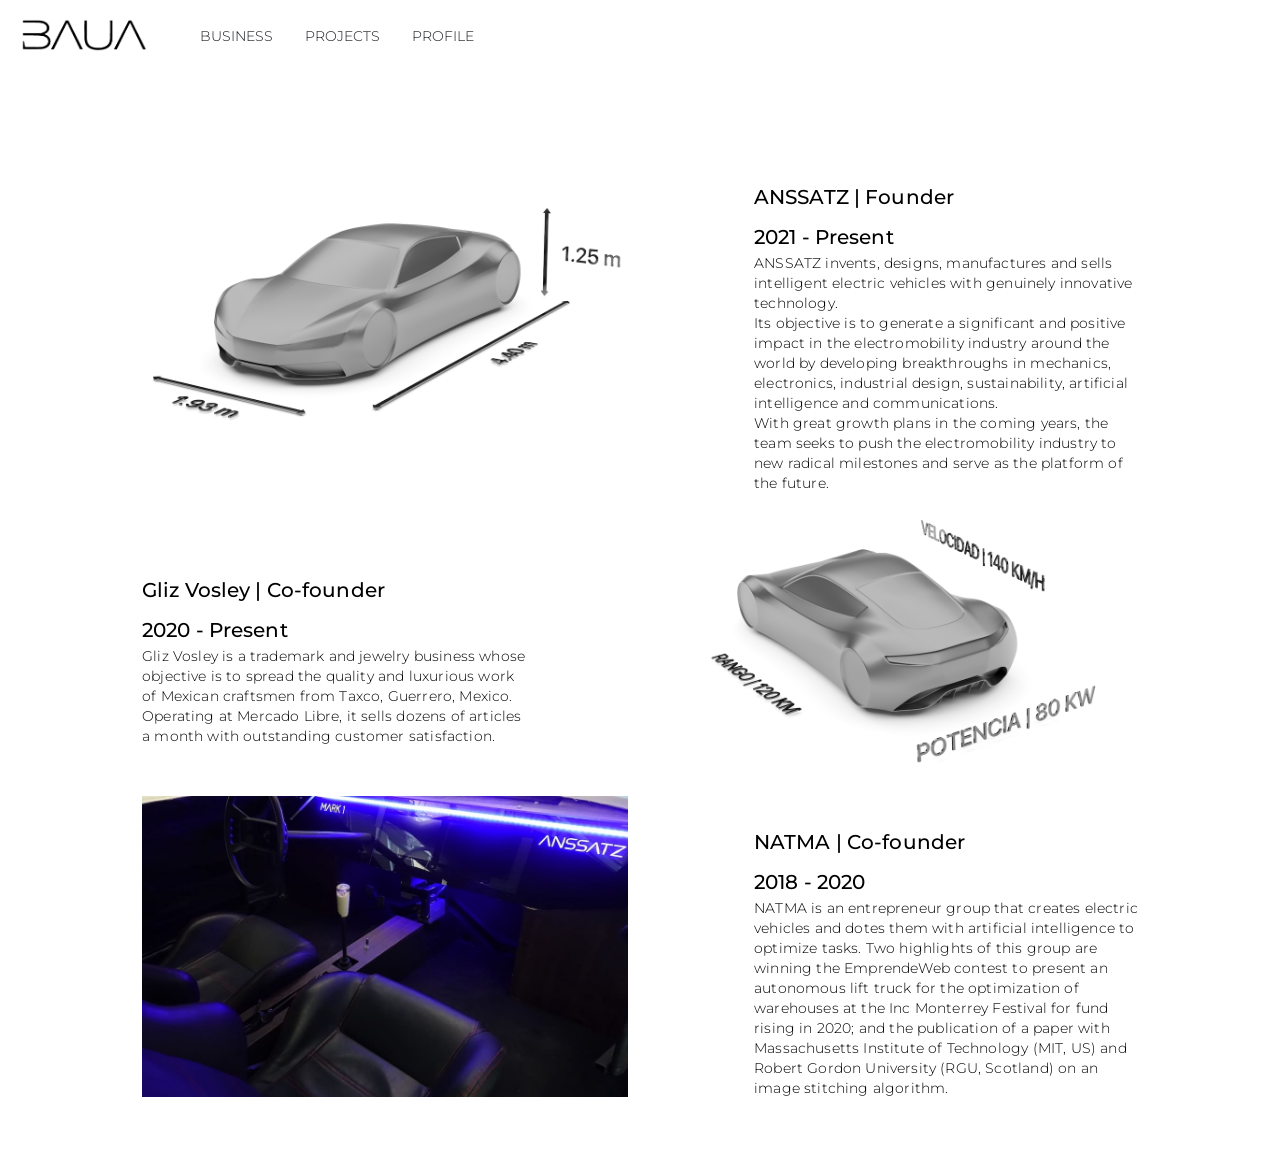
==== business.html @ f732aafc "Changed file names" ====
<!DOCTYPE html>
<html lang="en">
<head>
    <meta charset="UTF-8">
    <meta http-equiv="X-UA-Compatible" content="IE=edge">
    <meta name="viewport" content="width=device-width, initial-scale=1.0">
    <title>Bernardo Urriza | Projects</title>
    <link rel="apple-touch-icon" sizes="180x180" href="./icons/apple-touch-icon.png">
    <link rel="icon" type="image/png" sizes="32x32" href="./icons/favicon-32x32.png">
    <link rel="icon" type="image/png" sizes="16x16" href="./icons/favicon-16x16.png">
    <link rel="preconnect" href="https://fonts.googleapis.com">
    <link rel="preconnect" href="https://fonts.gstatic.com" crossorigin>
    <link href="https://fonts.googleapis.com/css2?family=Montserrat:wght@300;400;500;700&display=swap" rel="stylesheet">
    <link rel="manifest" href="/site.webmanifest">
    <link rel="stylesheet" href="./index.css">
</head>
<body>
    <header>
        <nav class="main-navigation transparent main-navigation--absolute">
            <div class="navigation-logo">
                <a href="/" class="anchor-no-decoration">
                    <img src="./icons/baua_logo.png" alt="BAUA" width="128" />
                </a>
            </div>
            <ul class="flex navigation-list-h">
                <li>
                    <a href="/business" class="anchor-no-decoration main-navigation-link">
                        <span>Business</span>
                    </a>
                </li>
                <li>
                    <a href="/projects" class="anchor-no-decoration main-navigation-link">
                        <span>Projects</span>
                    </a>
                </li>
                <!--
                <li>
                    <a href="/news" class="anchor-no-decoration main-navigation-link">
                        <span>Noticias</span>
                    </a>
                </li>
                -->
                <li>
                    <a href="/profile" class="anchor-no-decoration main-navigation-link">
                        <span>Profile</span>
                    </a>
                </li>
            </ul>
            <button type="button" class="navigation-menu-link">
                <span class="tds-site-nav-item-text">Menú</span>
            </button>
        </nav>
    </header>
    <dialog class="side-menu">
        <div class="side-menu-actions">
            <button class="side-menu--close">
                <svg class="side-menu--close-icon" viewBox="0 0 30 30" xmlns="http://www.w3.org/2000/svg"><g stroke="#171a20" stroke-width="1.5" stroke-linecap="round"><line x1="10" y1="10" x2="20" y2="20"></line><line x1="20" y1="10" x2="10" y2="20"></line></g></svg>
            </button>
        </div>
        <ul class="side-menu-links">
            <li class="side-menu-link-nav">
                <a href="/business" class="anchor-no-decoration">
                    <span>Business</span>
                </a>
            </li>
            <li class="side-menu-link-nav">
                <a href="/projects" class="anchor-no-decoration">
                    <span>Projects</span>
                </a>
            </li>
            <!--
            <li class="side-menu-link-nav">
                <a href="/news" class="anchor-no-decoration">
                    <span>Noticias</span>
                </a>
            </li>
            -->
            <li class="side-menu-link-nav">
                <a href="/profile" class="anchor-no-decoration">
                    <span>Profile</span>
                </a>
            </li>
        </ul>
    </dialog>
    <!--
    <section class="header-banner">
        <div class="header-description">
            <h1>ANSSATZ</h1>
            <h2>MARK I</h2>
        </div>
        <picture>
            <source srcset="./images/mark-i.png"
                    media="(max-width: 767px)">
            <source srcset="./images/mark-i.png"
                    media="(min-width: 768px) and (orientation:portrait)">
            <source srcset="./images/mark-i.png"
                    media="(min-width: 768px)">
            <img src="./images/mark-i.png" alt="Mark I" />
        </picture>
    </section>
    -->

    <header class="mark-1-header">
        <div></div>
    </header>

    <section class="model-showcase-container">
        <div class="model-showcase-item">
            <div class="model-showcase-main">
                <img class="model-showcase-main-image" src="./images/dimensions.png" alt="Mark I dimensions">
            </div>
            <div class="model-showcase-aside">
                <h4 class="h6 color-inherit">ANSSATZ | Founder</h4>
                <h5 class="h6 color-inherit">2021 - Present</h5>
                <p class="body2 color-inherit">ANSSATZ invents, designs, manufactures and sells intelligent electric vehicles with genuinely innovative technology.</p>
                <p class="body2 color-inherit">Its objective is to generate a significant and positive impact in the electromobility industry around the world by developing breakthroughs in mechanics, electronics, industrial design, sustainability, artificial intelligence and communications.</p>
                <p class="body2 color-inherit">With great growth plans in the coming years, the team seeks to push the electromobility industry to new radical milestones and serve as the platform of the future.</p>
            </div>
        </div>
        <div class="model-showcase-item-reverse">
            <div class="model-showcase-main">
                <img class="model-showcase-main-image" src="./images/specs.jpg" alt="Mark I specs">
            </div>
            <div class="model-showcase-aside">
                <h4 class="h6 color-inherit">Gliz Vosley | Co-founder</h4>
                <h5 class="h6 color-inherit">2020 - Present</h5>
                <p class="body2 color-inherit">Gliz Vosley is a trademark and jewelry business whose objective is to spread the quality and luxurious work of Mexican craftsmen from Taxco, Guerrero, Mexico. Operating at Mercado Libre, it sells dozens of articles a month with outstanding customer satisfaction.</p>
            </div>
        </div>
        <div class="model-showcase-item">
            <div class="model-showcase-main">
                <img class="model-showcase-main-image" src="./images/mark-interior-tech.jpg" alt="Mark I interior tech">
            </div>
            <div class="model-showcase-aside">
                <h4 class="h6 color-inherit">NATMA | Co-founder</h4>
                <h5 class="h6 color-inherit">2018 - 2020</h5>
                <p class="body2 color-inherit">NATMA is an entrepreneur group that creates electric vehicles and dotes them with artificial intelligence to optimize tasks. Two highlights of this group are winning the EmprendeWeb contest to present an autonomous lift truck for the optimization of warehouses at the Inc Monterrey Festival for fund rising in 2020; and the publication of a paper with Massachusetts Institute of Technology (MIT, US) and Robert Gordon University (RGU, Scotland) on an image stitching algorithm.</p>
            </div>
        </div>
    </section>
    <script src="./index.js"></script>
</body>
</html>
---- index.css ----
/* SPACING LIBRARY */
/* margin-top */
.mt-a { margin-top: auto !important; }

/* margin-right */
.mr-a { margin-right: auto !important; }

/* margin-bottom */
.mb-a { margin-bottom: auto !important; }

/* margin-left */
.ml-a { margin-left: auto !important; }

/* horizontal margins */
.mh-a { margin-left: auto !important; margin-right: auto !important; }

/* vertical margins */
.mv-a { margin-top: auto !important; margin-bottom: auto !important; }

/* all margins */
.m-a { margin: auto !important; }

/* margin-top */
.mt-0 { margin-top: 0 !important; }

/* margin-right */
.mr-0 { margin-right: 0 !important; }

/* margin-bottom */
.mb-0 { margin-bottom: 0 !important; }

/* margin-left */
.ml-0 { margin-left: 0 !important; }

/* horizontal margins */
.mh-0 { margin-left: 0 !important; margin-right: 0 !important; }

/* vertical margins */
.mv-0 { margin-top: 0 !important; margin-bottom: 0 !important; }

/* all margins */
.m-0 { margin: 0 !important; }

/* margin-top */
.mt-xxxs { margin-top: 4px !important; }

/* margin-right */
.mr-xxxs { margin-right: 4px !important; }

/* margin-bottom */
.mb-xxxs { margin-bottom: 4px !important; }

/* margin-left */
.ml-xxxs { margin-left: 4px !important; }

/* horizontal margins */
.mh-xxxs { margin-left: 4px !important; margin-right: 4px !important; }

/* vertical margins */
.mv-xxxs { margin-top: 4px !important; margin-bottom: 4px !important; }

/* all margins */
.m-xxxs { margin: 4px !important; }

/* margin-top */
.mt-xxs { margin-top: 8px !important; }

/* margin-right */
.mr-xxs { margin-right: 8px !important; }

/* margin-bottom */
.mb-xxs { margin-bottom: 8px !important; }

/* margin-left */
.ml-xxs { margin-left: 8px !important; }

/* horizontal margins */
.mh-xxs { margin-left: 8px !important; margin-right: 8px !important; }

/* vertical margins */
.mv-xxs { margin-top: 8px !important; margin-bottom: 8px !important; }

/* all margins */
.m-xxs { margin: 8px !important; }

/* margin-top */
.mt-xs { margin-top: 16px !important; }

/* margin-right */
.mr-xs { margin-right: 16px !important; }

/* margin-bottom */
.mb-xs { margin-bottom: 16px !important; }

/* margin-left */
.ml-xs { margin-left: 16px !important; }

/* horizontal margins */
.mh-xs { margin-left: 16px !important; margin-right: 16px !important; }

/* vertical margins */
.mv-xs { margin-top: 16px !important; margin-bottom: 16px !important; }

/* all margins */
.m-xs { margin: 16px !important; }

/* margin-top */
.mt-s { margin-top: 24px !important; }

/* margin-right */
.mr-s { margin-right: 24px !important; }

/* margin-bottom */
.mb-s { margin-bottom: 24px !important; }

/* margin-left */
.ml-s { margin-left: 24px !important; }

/* horizontal margins */
.mh-s { margin-left: 24px !important; margin-right: 24px !important; }

/* vertical margins */
.mv-s { margin-top: 24px !important; margin-bottom: 24px !important; }

/* all margins */
.m-s { margin: 24px !important; }

/* margin-top */
.mt-m { margin-top: 36px !important; }

/* margin-right */
.mr-m { margin-right: 36px !important; }

/* margin-bottom */
.mb-m { margin-bottom: 36px !important; }

/* margin-left */
.ml-m { margin-left: 36px !important; }

/* horizontal margins */
.mh-m { margin-left: 36px !important; margin-right: 36px !important; }

/* vertical margins */
.mv-m { margin-top: 36px !important; margin-bottom: 36px !important; }

/* all margins */
.m-m { margin: 36px !important; }

/* margin-top */
.mt-l { margin-top: 48px !important; }

/* margin-right */
.mr-l { margin-right: 48px !important; }

/* margin-bottom */
.mb-l { margin-bottom: 48px !important; }

/* margin-left */
.ml-l { margin-left: 48px !important; }

/* horizontal margins */
.mh-l { margin-left: 48px !important; margin-right: 48px !important; }

/* vertical margins */
.mv-l { margin-top: 48px !important; margin-bottom: 48px !important; }

/* all margins */
.m-l { margin: 48px !important; }

/* margin-top */
.mt-xl { margin-top: 60px !important; }

/* margin-right */
.mr-xl { margin-right: 60px !important; }

/* margin-bottom */
.mb-xl { margin-bottom: 60px !important; }

/* margin-left */
.ml-xl { margin-left: 60px !important; }

/* horizontal margins */
.mh-xl { margin-left: 60px !important; margin-right: 60px !important; }

/* vertical margins */
.mv-xl { margin-top: 60px !important; margin-bottom: 60px !important; }

/* all margins */
.m-xl { margin: 60px !important; }

/* margin-top */
.mt-xxl { margin-top: 96px !important; }

/* margin-right */
.mr-xxl { margin-right: 96px !important; }

/* margin-bottom */
.mb-xxl { margin-bottom: 96px !important; }

/* margin-left */
.ml-xxl { margin-left: 96px !important; }

/* horizontal margins */
.mh-xxl { margin-left: 96px !important; margin-right: 96px !important; }

/* vertical margins */
.mv-xxl { margin-top: 96px !important; margin-bottom: 96px !important; }

/* all margins */
.m-xxl { margin: 96px !important; }

/* margin-top */
.mt-xxxl { margin-top: 144px !important; }

/* margin-right */
.mr-xxxl { margin-right: 144px !important; }

/* margin-bottom */
.mb-xxxl { margin-bottom: 144px !important; }

/* margin-left */
.ml-xxxl { margin-left: 144px !important; }

/* horizontal margins */
.mh-xxxl { margin-left: 144px !important; margin-right: 144px !important; }

/* vertical margins */
.mv-xxxl { margin-top: 144px !important; margin-bottom: 144px !important; }

/* all margins */
.m-xxxl { margin: 144px !important; }

/* NEGATIVE MARGINS */
/* margin-top */
.mt--xxxs { margin-top: -4px !important; }

/* margin-right */
.mr--xxxs { margin-right: -4px !important; }

/* margin-bottom */
.mb--xxxs { margin-bottom: -4px !important; }

/* margin-left */
.ml--xxxs { margin-left: -4px !important; }

/* horizontal margins */
.mh--xxxs { margin-left: -4px !important; margin-right: -4px !important; }

/* vertical margins */
.mv--xxxs { margin-top: -4px !important; margin-bottom: -4px !important; }

/* all margins */
.m--xxxs { margin: -4px !important; }

/* margin-top */
.mt--xxs { margin-top: -8px !important; }

/* margin-right */
.mr--xxs { margin-right: -8px !important; }

/* margin-bottom */
.mb--xxs { margin-bottom: -8px !important; }

/* margin-left */
.ml--xxs { margin-left: -8px !important; }

/* horizontal margins */
.mh--xxs { margin-left: -8px !important; margin-right: -8px !important; }

/* vertical margins */
.mv--xxs { margin-top: -8px !important; margin-bottom: -8px !important; }

/* all margins */
.m--xxs { margin: -8px !important; }

/* margin-top */
.mt--xs { margin-top: -16px !important; }

/* margin-right */
.mr--xs { margin-right: -16px !important; }

/* margin-bottom */
.mb--xs { margin-bottom: -16px !important; }

/* margin-left */
.ml--xs { margin-left: -16px !important; }

/* horizontal margins */
.mh--xs { margin-left: -16px !important; margin-right: -16px !important; }

/* vertical margins */
.mv--xs { margin-top: -16px !important; margin-bottom: -16px !important; }

/* all margins */
.m--xs { margin: -16px !important; }

/* margin-top */
.mt--s { margin-top: -24px !important; }

/* margin-right */
.mr--s { margin-right: -24px !important; }

/* margin-bottom */
.mb--s { margin-bottom: -24px !important; }

/* margin-left */
.ml--s { margin-left: -24px !important; }

/* horizontal margins */
.mh--s { margin-left: -24px !important; margin-right: -24px !important; }

/* vertical margins */
.mv--s { margin-top: -24px !important; margin-bottom: -24px !important; }

/* all margins */
.m--s { margin: -24px !important; }

/* margin-top */
.mt--m { margin-top: -36px !important; }

/* margin-right */
.mr--m { margin-right: -36px !important; }

/* margin-bottom */
.mb--m { margin-bottom: -36px !important; }

/* margin-left */
.ml--m { margin-left: -36px !important; }

/* horizontal margins */
.mh--m { margin-left: -36px !important; margin-right: -36px !important; }

/* vertical margins */
.mv--m { margin-top: -36px !important; margin-bottom: -36px !important; }

/* all margins */
.m--m { margin: -36px !important; }

/* margin-top */
.mt--l { margin-top: -48px !important; }

/* margin-right */
.mr--l { margin-right: -48px !important; }

/* margin-bottom */
.mb--l { margin-bottom: -48px !important; }

/* margin-left */
.ml--l { margin-left: -48px !important; }

/* horizontal margins */
.mh--l { margin-left: -48px !important; margin-right: -48px !important; }

/* vertical margins */
.mv--l { margin-top: -48px !important; margin-bottom: -48px !important; }

/* all margins */
.m--l { margin: -48px !important; }

/* margin-top */
.mt--xl { margin-top: -60px !important; }

/* margin-right */
.mr--xl { margin-right: -60px !important; }

/* margin-bottom */
.mb--xl { margin-bottom: -60px !important; }

/* margin-left */
.ml--xl { margin-left: -60px !important; }

/* horizontal margins */
.mh--xl { margin-left: -60px !important; margin-right: -60px !important; }

/* vertical margins */
.mv--xl { margin-top: -60px !important; margin-bottom: -60px !important; }

/* all margins */
.m--xl { margin: -60px !important; }

/* margin-top */
.mt--xxl { margin-top: -96px !important; }

/* margin-right */
.mr--xxl { margin-right: -96px !important; }

/* margin-bottom */
.mb--xxl { margin-bottom: -96px !important; }

/* margin-left */
.ml--xxl { margin-left: -96px !important; }

/* horizontal margins */
.mh--xxl { margin-left: -96px !important; margin-right: -96px !important; }

/* vertical margins */
.mv--xxl { margin-top: -96px !important; margin-bottom: -96px !important; }

/* all margins */
.m--xxl { margin: -96px !important; }

/* margin-top */
.mt--xxxl { margin-top: -144px !important; }

/* margin-right */
.mr--xxxl { margin-right: -144px !important; }

/* margin-bottom */
.mb--xxxl { margin-bottom: -144px !important; }

/* margin-left */
.ml--xxxl { margin-left: -144px !important; }

/* horizontal margins */
.mh--xxxl { margin-left: -144px !important; margin-right: -144px !important; }

/* vertical margins */
.mv--xxxl { margin-top: -144px !important; margin-bottom: -144px !important; }

/* all margins */
.m--xxxl { margin: -144px !important; }

/* padding-top */
.pt-a { padding-top: auto !important; }

/* padding-right */
.pr-a { padding-right: auto !important; }

/* padding-bottom */
.pb-a { padding-bottom: auto !important; }

/* padding-left */
.pl-a { padding-left: auto !important; }

/* horizontal paddings */
.ph-a { padding-left: auto !important; padding-right: auto !important; }

/* vertical paddings */
.pv-a { padding-top: auto !important; padding-bottom: auto !important; }

/* all paddings */
.p-a { padding: auto !important; }

/* padding-top */
.pt-0 { padding-top: 0 !important; }

/* padding-right */
.pr-0 { padding-right: 0 !important; }

/* padding-bottom */
.pb-0 { padding-bottom: 0 !important; }

/* padding-left */
.pl-0 { padding-left: 0 !important; }

/* horizontal paddings */
.ph-0 { padding-left: 0 !important; padding-right: 0 !important; }

/* vertical paddings */
.pv-0 { padding-top: 0 !important; padding-bottom: 0 !important; }

/* all paddings */
.p-0 { padding: 0 !important; }

/* padding-top */
.pt-xxxs { padding-top: 4px !important; }

/* padding-right */
.pr-xxxs { padding-right: 4px !important; }

/* padding-bottom */
.pb-xxxs { padding-bottom: 4px !important; }

/* padding-left */
.pl-xxxs { padding-left: 4px !important; }

/* horizontal paddings */
.ph-xxxs { padding-left: 4px !important; padding-right: 4px !important; }

/* vertical paddings */
.pv-xxxs { padding-top: 4px !important; padding-bottom: 4px !important; }

/* all paddings */
.p-xxxs { padding: 4px !important; }

/* padding-top */
.pt-xxs { padding-top: 8px !important; }

/* padding-right */
.pr-xxs { padding-right: 8px !important; }

/* padding-bottom */
.pb-xxs { padding-bottom: 8px !important; }

/* padding-left */
.pl-xxs { padding-left: 8px !important; }

/* horizontal paddings */
.ph-xxs { padding-left: 8px !important; padding-right: 8px !important; }

/* vertical paddings */
.pv-xxs { padding-top: 8px !important; padding-bottom: 8px !important; }

/* all paddings */
.p-xxs { padding: 8px !important; }

/* padding-top */
.pt-xs { padding-top: 16px !important; }

/* padding-right */
.pr-xs { padding-right: 16px !important; }

/* padding-bottom */
.pb-xs { padding-bottom: 16px !important; }

/* padding-left */
.pl-xs { padding-left: 16px !important; }

/* horizontal paddings */
.ph-xs { padding-left: 16px !important; padding-right: 16px !important; }

/* vertical paddings */
.pv-xs { padding-top: 16px !important; padding-bottom: 16px !important; }

/* all paddings */
.p-xs { padding: 16px !important; }

/* padding-top */
.pt-s { padding-top: 24px !important; }

/* padding-right */
.pr-s { padding-right: 24px !important; }

/* padding-bottom */
.pb-s { padding-bottom: 24px !important; }

/* padding-left */
.pl-s { padding-left: 24px !important; }

/* horizontal paddings */
.ph-s { padding-left: 24px !important; padding-right: 24px !important; }

/* vertical paddings */
.pv-s { padding-top: 24px !important; padding-bottom: 24px !important; }

/* all paddings */
.p-s { padding: 24px !important; }

/* padding-top */
.pt-m { padding-top: 36px !important; }

/* padding-right */
.pr-m { padding-right: 36px !important; }

/* padding-bottom */
.pb-m { padding-bottom: 36px !important; }

/* padding-left */
.pl-m { padding-left: 36px !important; }

/* horizontal paddings */
.ph-m { padding-left: 36px !important; padding-right: 36px !important; }

/* vertical paddings */
.pv-m { padding-top: 36px !important; padding-bottom: 36px !important; }

/* all paddings */
.p-m { padding: 36px !important; }

/* padding-top */
.pt-l { padding-top: 48px !important; }

/* padding-right */
.pr-l { padding-right: 48px !important; }

/* padding-bottom */
.pb-l { padding-bottom: 48px !important; }

/* padding-left */
.pl-l { padding-left: 48px !important; }

/* horizontal paddings */
.ph-l { padding-left: 48px !important; padding-right: 48px !important; }

/* vertical paddings */
.pv-l { padding-top: 48px !important; padding-bottom: 48px !important; }

/* all paddings */
.p-l { padding: 48px !important; }

/* padding-top */
.pt-xl { padding-top: 60px !important; }

/* padding-right */
.pr-xl { padding-right: 60px !important; }

/* padding-bottom */
.pb-xl { padding-bottom: 60px !important; }

/* padding-left */
.pl-xl { padding-left: 60px !important; }

/* horizontal paddings */
.ph-xl { padding-left: 60px !important; padding-right: 60px !important; }

/* vertical paddings */
.pv-xl { padding-top: 60px !important; padding-bottom: 60px !important; }

/* all paddings */
.p-xl { padding: 60px !important; }

/* padding-top */
.pt-xxl { padding-top: 96px !important; }

/* padding-right */
.pr-xxl { padding-right: 96px !important; }

/* padding-bottom */
.pb-xxl { padding-bottom: 96px !important; }

/* padding-left */
.pl-xxl { padding-left: 96px !important; }

/* horizontal paddings */
.ph-xxl { padding-left: 96px !important; padding-right: 96px !important; }

/* vertical paddings */
.pv-xxl { padding-top: 96px !important; padding-bottom: 96px !important; }

/* all paddings */
.p-xxl { padding: 96px !important; }

/* padding-top */
.pt-xxxl { padding-top: 144px !important; }

/* padding-right */
.pr-xxxl { padding-right: 144px !important; }

/* padding-bottom */
.pb-xxxl { padding-bottom: 144px !important; }

/* padding-left */
.pl-xxxl { padding-left: 144px !important; }

/* horizontal paddings */
.ph-xxxl { padding-left: 144px !important; padding-right: 144px !important; }

/* vertical paddings */
.pv-xxxl { padding-top: 144px !important; padding-bottom: 144px !important; }

/* all paddings */
.p-xxxl { padding: 144px !important; }

/* widths */
.wa { width: auto !important; }

.w0 { width: 0 !important; }

.w5 { width: 5% !important; }

.w10 { width: 10% !important; }

.w25 { width: 25% !important; }

.w33 { width: 33.33333% !important; }

.w50 { width: 50% !important; }

.w66 { width: 66.66667% !important; }

.w100 { width: 100% !important; }

/* END OF SPACING LIBRARY */

/* http://meyerweb.com/eric/tools/css/reset/
   v2.0 | 20110126
   License: none (public domain)
*/

html, body, div, span, applet, object, iframe,
h1, h2, h3, h4, h5, h6, p, blockquote, pre,
a, abbr, acronym, address, big, cite, code,
del, dfn, em, img, ins, kbd, q, s, samp,
small, strike, strong, sub, sup, tt, var,
b, u, i, center,
dl, dt, dd, ol, ul, li,
fieldset, form, label, legend,
table, caption, tbody, tfoot, thead, tr, th, td,
article, aside, canvas, details, embed,
figure, figcaption, footer, header, hgroup,
menu, nav, output, ruby, section, summary,
time, mark, audio, video {
	margin: 0;
	padding: 0;
	border: 0;
	font-size: 100%;
	font: inherit;
	vertical-align: baseline;
}
/* HTML5 display-role reset for older browsers */
article, aside, details, figcaption, figure,
footer, header, hgroup, menu, nav, section {
	display: block;
}
body {
	line-height: 1;
}
ol, ul {
	list-style: none;
}
blockquote, q {
	quotes: none;
}
blockquote:before, blockquote:after,
q:before, q:after {
	content: '';
	content: none;
}
table {
	border-collapse: collapse;
	border-spacing: 0;
}

/** CUSTOM CSS **/

:root {
    --breakpoint-sm: 768px;
    --breakpoint-md: 1025px;
    --breakpoint-lg: 1366px;
    --breakpoint-xl: 1600px;
    --breakpoint-xxl: 1921px;
    --palette-text-primary: #181b21;
    --palette-text-secondary: #393c41;
    --palette-text-label: #5c5e62;
    --palette-background-input: #f4f4f4;
    --palette-gray-dark: #171a20;
}

html {
    font-size: 10px;
    box-sizing: border-box;
}

*,
*::before,
*::after {
    box-sizing: inherit;
}

body {
    font-family: 'Montserrat', sans-serif;
}

.main-navigation {
    display: flex;
    align-items: center;
    padding-top: 1.6rem;
    padding-bottom: 1.6rem;
    padding-left: 5.2rem;
    padding-right: 5.2rem;
    z-index: 3;
    width: 100%;
    height: 72px;
    background-color: white;
}

.main-navigation--absolute {
    position: absolute;
}

.flex {
    display: flex;
}

.navigation-logo {
    margin-right: 5.2rem;
}

.anchor-no-decoration {
    text-decoration: none;
    cursor: pointer;
}

.main-navigation-link {
    color: var(--palette-text-primary);
    text-transform: uppercase;
    font-weight: 300;
    font-size: 1.6rem;
    position: relative;
}

.main-navigation-link-alt {
    color: white;
}

.main-navigation-link::after {
    position: absolute;
    top: calc(100% + 0.5rem);
    left: 0;
    content: "";
    display: block;
    background-color: var(--palette-text-primary);
    height: 1px;
    width: 0;
    transition: width .3s ease-in-out;
}

.main-navigation-link-alt::after {
    background-color: white;
}

.main-navigation > ul > li:hover > .main-navigation-link::after {
    width: 100%;
}

.main-navigation > ul > li:not(:first-child) {
    margin-left: 3.2rem;
}

.header-banner {
    height: 100vh;
    width: 100%;
    display: flex;
    align-items: center;
    justify-content: flex-start;
    position: relative;
}

.header-banner > picture {
    height: auto;
    width: 100%;
}

.header-banner > picture > img {
    width: 100%;
    display: block; /* remove extra space below image */
    height: 100vh;
    object-fit: cover;
    object-position: 50% 50%;
}

.header-description {
    position: absolute;
    height: 100%;
    display: flex;
    color: white;
    flex-direction: column;
    justify-content: center;
    padding-left: 2rem;
}

.header-description h1 {
    font-weight: 400;
    font-size: 1.8rem;
    line-height: 1.33;
    letter-spacing: 1.62px;
    margin-bottom: 10px;
}

.header-description h2 {
    font-weight: 700;
    letter-spacing: -1.5px;
    margin-left: -4px;
    font-size: 4rem;
    line-height: 1.08em;
}

.iframe-container{
  position: relative;
  width: 100%;
  padding-bottom: 56.25%;
  height: 0;
}
.iframe-container iframe{
  position: absolute;
  top: 0;
  left: 0;
  width: 100%;
  height: 100%;
}

.text-input {
    width: 100%;
    display: flex;
    flex-direction: column;
}

.subtitle2 {
    font-weight: 500;
    line-height: 1.57;
    font-size: 1.4rem;
    color: var(--palette-text-label);
}

.input-label {
    margin-bottom: 0.8rem;
}

.text-input--input {
    width: 100%;
    background-color: transparent;
    border: 0rem;
    margin: 0rem;
    outline: none;
    text-overflow: ellipsis;
    font-weight: 500;
    font-size: 1.4rem;
    color: var(--palette-gray-dark);
    padding-left: 1.6rem;
    padding-right: 1.6rem;
    padding-bottom: 1rem;
    padding-top: 1rem;
    width: 100%;
    background-color: var(--palette-background-input);
    border-radius: 0.6rem;
}

.text-input--select {
    width: 100%;
    background-color: transparent;
    border: 0rem;
    margin: 0rem;
    outline: none;
    text-overflow: ellipsis;
    font-weight: 500;
    font-size: 1.4rem;
    color: var(--palette-gray-dark);
    padding-left: 1.6rem;
    padding-right: 1.6rem;
    padding-bottom: 1rem;
    padding-top: 1rem;
    width: 100%;
    background-color: var(--palette-background-input);
    /* for Firefox */
    -moz-appearance: none;
    /* for Safari, Chrome, Opera */
    -webkit-appearance: none;
    border-radius: 0.6rem;

}

.text-input--select::-ms-expand {
    display: none;
  }

.text-input--focus-ring-container {
    width: 100%;
    position: relative;
}

.text-input--focus-ring {
    position: absolute;
    top: 0px;
    right: 0px;
    left: 0px;
    bottom: 0px;
    border-radius: 0.6rem;
    border-style: solid;
    border-width: 0.1rem;
    border-color: rgb(0,0,0,0.2);
    /* To avoid overlap with the input containers focus */
    pointer-events: none;
    opacity: 0;
    transition-property: opacity;
    transition-duration: 150ms;
    transition-timing-function: cubic-bezier(0.4, 0, 0.2, 1);
}

.text-input--focus-ring--active {
    opacity: 1;
    border-color: #d0d1d2;
}

.text-input--focus-ring--error {
    opacity: 1;
    border-color: #ef5350;
}

.text-input--select-container {
    position: relative;
}

.text-input--select-arrow {
    position: absolute;
    top: 0px;
    right: 2.4rem;
    block-size: calc(100% - 10px);
    inline-size: 1.6rem;
    pointer-events: none;
    background-color: var(--palette-background-input);
    -webkit-padding-before: 10px;
    padding-block-start: 10px;
    fill: var(--palette-gray-dark);
}

.btn-primary {
    background-color: #1877f2;
    padding-left: 3.2rem;
    padding-right: 3.2rem;
    padding-top: .8rem;
    padding-bottom: .8rem;
    cursor: pointer;
    text-align: center;
    text-decoration: none;
    text-transform: uppercase;
    color: #fff;
    outline: none;
    border-radius: 0.6rem;
    display: flex;
    justify-content: center;
    align-items: center;
    border: none;
    font-weight: 400;
    font-size: 1.2rem;
    transition-delay: 0s, 0s, 0s, 0s, 0s, 0s, 0s, 0s, 0s, 0s;
    transition-duration: 0.3s, 0.2s, 0.3s, 0.3s, 0.3s, 0.3s, 0.3s, 0.2s, 0.3s, 0.3s;
    transition-property: background-color, box-shadow, color, font-size, block-size, min-inline-size, min-block-size, opacity, padding, inline-size;
    transition-timing-function: cubic-bezier(0.5, 0.25, 0.25, 0.75), cubic-bezier(0, 0.25, 0.25, 0.75), cubic-bezier(0.5, 0.25, 0.25, 0.75), cubic-bezier(0.5, 0.25, 0.25, 0.75), cubic-bezier(0.5, 0.25, 0.25, 0.75), cubic-bezier(0.5, 0.25, 0.25, 0.75), cubic-bezier(0.5, 0.25, 0.25, 0.75), cubic-bezier(0, 0.25, 0.25, 0.75), cubic-bezier(0.5, 0.25, 0.25, 0.75), cubic-bezier(0.5, 0.25, 0.25, 0.75);
    min-inline-size: 200px;
    max-inline-size: 400px;
    min-block-size: 40px;
    border: 3px solid transparent;
    box-shadow: inset 0 0 0 0 transparent;
}

.btn-primary:hover {
    background-color: #166fe5;
}

.btn-primary:active {
    box-shadow: inset 0 0 0 2px white;
}

.subtitle1 {
    font-weight: 400;
    font-size: 1.6rem;
    color: var(--palette-text-primary);
    line-height: 1.6;
}


.contact-disclaimer {
    font-size: 1.2rem;
    line-height: 1.8;
    margin-bottom: 2rem;
    font-weight: 400;
    color: var(--palette-text-secondary);

}

.gutter-bottom-input {
    margin-bottom: 1.2rem;
}

.gutter-bottom-subtitle {
    margin-bottom: 2rem;
}

.mark-1-header {
    padding-top: 75px;
}

.contact-header {
    padding-top: 44px;
}

.contact-header h1 {
    border-bottom: 1px solid #f4f4f4;
    color: var(--palette-text-primary);
    font-size: 30px;
    margin-bottom: 35px;
    padding-bottom: 25px;
    padding-top: 0;
    font-weight: 400;
    margin-top: 0;
}

.founder-banner {
    margin-bottom: 4rem;
}

.founder-banner-avatar {
    width: 30%;
    display: flex;
    align-items: center;
    justify-content: center;
}

.founder-banner-avatar img {
    border-radius: 50%;
    max-width: 100%;
    width: 20rem;
}

.founder-banner-description {
    flex: 1;
}

.founder-banner-description h3 {
    font-weight: 400;
    font-size: 1.6rem;
    color: var(--palette-text-primary);
    line-height: 1.6rem;
    margin-bottom: .8rem;
}

.founder-banner-description h4 {
    font-weight: 300;
    font-size: 1.6rem;
    color: var(--palette-text-primary);
    line-height: 1.6rem;
    margin-bottom: .8rem;
}

.body2 {
    font-weight: 300;
    font-size: 1.4rem;
    color: var(--palette-text-label);
    line-height: 1.43;
    letter-spacing: 0.17136px;
}

.navigation-menu-link {
    display: none;
    font-weight: 400;
    backdrop-filter: blur(16px);
    background-color: hsla(0, 0%, 0%, 0.05);
    border-radius: .6rem;
    border: none;
    text-align: center;
    text-decoration: none;
    padding: .4rem 1.6rem;
    font-size: 1.4rem;
    color: var(--palette-text-primary);
    cursor: pointer;
    min-block-size: 3.2rem;
}

.side-menu {
    z-index: 1000000;
    padding: 0;
    display: flex;
    flex-direction: column;
    position: fixed;
    padding: 0;
    overflow: auto;
    border: 0;
    box-shadow: 0 -8px 16px 0 rgba(0, 0, 0, 0.16);
    background-color: #fff;
    bottom: 0;
    right: 0;
    left: auto;
    min-width: 31rem;
    block-size: 100%;
}

.side-menu-actions {
    padding: 2.4rem;
    display: flex;
    justify-content: flex-end;
}

.side-menu[open] {
    opacity: 1;
    transform: translateX(0) translateY(0);
    pointer-events: inherit;
    visibility: inherit;
    transition: opacity .5s cubic-bezier(0.5,0,0,0.75),transform .5s cubic-bezier(0.5,0,0,0.75),visibility 0s 0s;
}

.side-menu:not([open]) {
    opacity: 0;
    transform: translateX(50%) translateY(0);
    pointer-events: none;
    visibility: hidden;
    transition: opacity .5s cubic-bezier(0.5,0,0,.75),transform .5s cubic-bezier(0.5,0,0,.75),visibility 0s .5s;
}

.side-menu-links {
    padding: .4rem 3.2rem;
    display: flex;
    flex-direction: column;
}

.side-menu-link-nav {
    margin-bottom: .8rem;
}

.side-menu-link-nav a {
    width: 100%;
    display: inline-flex;
    font-weight: 400;
    padding: .8rem 1rem;
    color: var(--palette-text-secondary);
    font-size: 1.6rem;
}

.side-menu--close {
    margin: 0;
    padding: 0;
    appearance: none;
    border: 0;
    background-color: transparent;
    cursor: pointer;
    outline: 0;
    z-index: 10;
}

.side-menu--close-icon {
    background-color: transparent;
    block-size: 3.2rem;
    content: "";
    display: block;
    inline-size: 3.2rem;
    max-width: 100%;
    min-block-size: 3.2rem;
    min-inline-size: 3.2rem;
    overflow: hidden;
    text-indent: -9999px;
}

#contact-form {
    margin-bottom: 3.2rem;
}

.transparent {
    background-color: transparent;
}

.news-media {
    width: 100%;
    margin-bottom: 3.2rem;
}

.news-media-car {
    width: 100%;
}

.news-media-publisher-logo {
    max-height: 48px;
    max-width: 75%;
}

.news-media-publisher-container {
    position: relative;
    width: 100%;
    display: block;
}

.news-media-publisher-logo-container {
    position: absolute;
    bottom: 0px;
    left: 0px;
    padding: 16px;
    width: 100%;
}

.news-media-publisher-overlay {
    position: absolute;
    top: 0px;
    right: 0px;
    left: 0px;
    bottom: 0px;
    background-color: rgba(255, 255, 255, 0.2);
}

.h4 {
    font-weight: 400;
    font-size: 3.4rem;
    color: var(--palette-text-label);
    line-height: 1.235;
    letter-spacing: 0.1176px;
}

.h5 {
    font-weight: 400;
    font-size: 2.4rem;
    color: var(--palette-text-label);
    line-height: 1.334;
}

.h6 {
    font-weight: 500;
    font-size: 2rem;
    color: var(--palette-text-label);
    line-height: 1.6;
    letter-spacing: 0.12px;
}

.color-inherit {
    color: inherit;
}

.model-showcase-container {
    padding-top: 7.4rem;
    padding-bottom: 7.4rem;
}

.model-showcase-item {
    grid-template-areas: ". main main main main main . aside aside aside aside .";
    max-inline-size: 144rem;
    padding-left: 4rem;
    padding-right: 4rem;
    gap: 2.4rem;
    grid-template-columns: repeat(12, 1fr);
    display: grid;
    margin: auto;
}

.model-showcase-main {
    grid-area: main;
    display: flex;
    flex-direction: column;
    justify-content: center;
}

.model-showcase-aside {
    grid-area: aside;
    display: flex;
    flex-direction: column;
    justify-content: center;
}

.model-showcase-main-image {
    width: 100%;
    height: auto;
}

.model-showcase-item-reverse {
    grid-template-areas: ". aside aside aside aside . main main main main main .";
    max-inline-size: 144rem;
    padding-left: 4rem;
    padding-right: 4rem;
    gap: 2.4rem;
    grid-template-columns: repeat(12, 1fr);
    display: grid;
    margin: auto;
}

.model-showcase-aside h4 {
    padding-top: 32px;
    padding-bottom: 8px;
}

@media screen and (max-width: 1365px) { /* 1366 - 1 */
    .main-navigation {
        padding: 1.6rem 2rem;
    }

    .main-navigation-link {
        font-size: 1.4rem;
    }
}



@media screen and (min-width: 1025px) {
    .header-description {
        padding-left: 0!important;
    }

    .header-description h1 {
        font-weight: 500;
        font-size: 2.4rem;
    }

    .header-description h2 {
        font-size: 8rem;
        line-height: 1;
    }
}



@media screen and (min-width: 768px) {
    .container {
        margin-left: auto;
        margin-right: auto;
        max-width: 1060px;
        padding-left: 24px;
        padding-right: 24px;
        position: relative;
        width: auto;
    }

    .header-description {
        margin-left: calc(100% / 12);
    }
}

.news-extra-container {
    display: flex;
    flex-direction: row;
    justify-content: center;
    width: 100%;
    flex-wrap: wrap;
}

.news-extra-item {
    width: calc(100% / 3);
    display: flex;
    align-items: center;
    justify-content: center;
    padding: 8px;
}

@media screen and (max-width: 1024px) { /* 1025 - 1 */
    .main-navigation {
        padding: 1.6rem 2rem;
    }

    .navigation-logo img {
        width: 18rem;
    }

    .navigation-logo {
        flex: 1;
    }

    .navigation-list-h {
        display: none;
    }

    .navigation-menu-link {
        display: inline-flex;
        align-items: center;
        justify-content: center;
    }

    .founder-banner {
        flex-direction: column;
    }
    .founder-banner-avatar {
        width: 100%;
        margin-bottom: .8rem;
    }

    .model-showcase-item {
        padding-left: 3.6rem;
        padding-right: 3.6rem;
        grid-template-areas: "main main main main main main . aside aside aside aside aside";
    }

    .model-showcase-item-reverse {
        padding-left: 3.6rem;
        padding-right: 3.6rem;
        grid-template-areas: "aside aside aside aside aside . main main main main main main";
    }

    .news-extra-item {
        width: calc(100% / 2);
    }
}

@media screen and (max-width: 767px) { /* 768 - 1 */
    .main-navigation {
        padding: 0.8rem 2rem;
    }

    .navigation-logo img {
        width: 16rem;
    }

    .navigation-logo {
        margin: 0;
    }

    .container {
        position: relative;
        padding-left: 24px;
        padding-right: 24px;
        margin-left: auto;
        margin-right: auto;
    }

    .model-showcase-item {
        padding-left: 0rem;
        padding-right: 0rem;
        gap: 0;
        display: flex;
        flex-direction: column;
        margin: auto;
    }

    .model-showcase-item-reverse {
        padding-left: 0rem;
        padding-right: 0rem;
        gap: 0;
        display: flex;
        flex-direction: column;
        margin: auto;
    }

    .model-showcase-aside {
        padding-left: 2.4rem;
        padding-right: 2.4rem;
        padding-top: 2.4rem;
        padding-bottom: 4.8rem;
    }

    .news-extra-item {
        width: calc(100%);
        padding: 0;
        padding-bottom: 8px;
    }
}
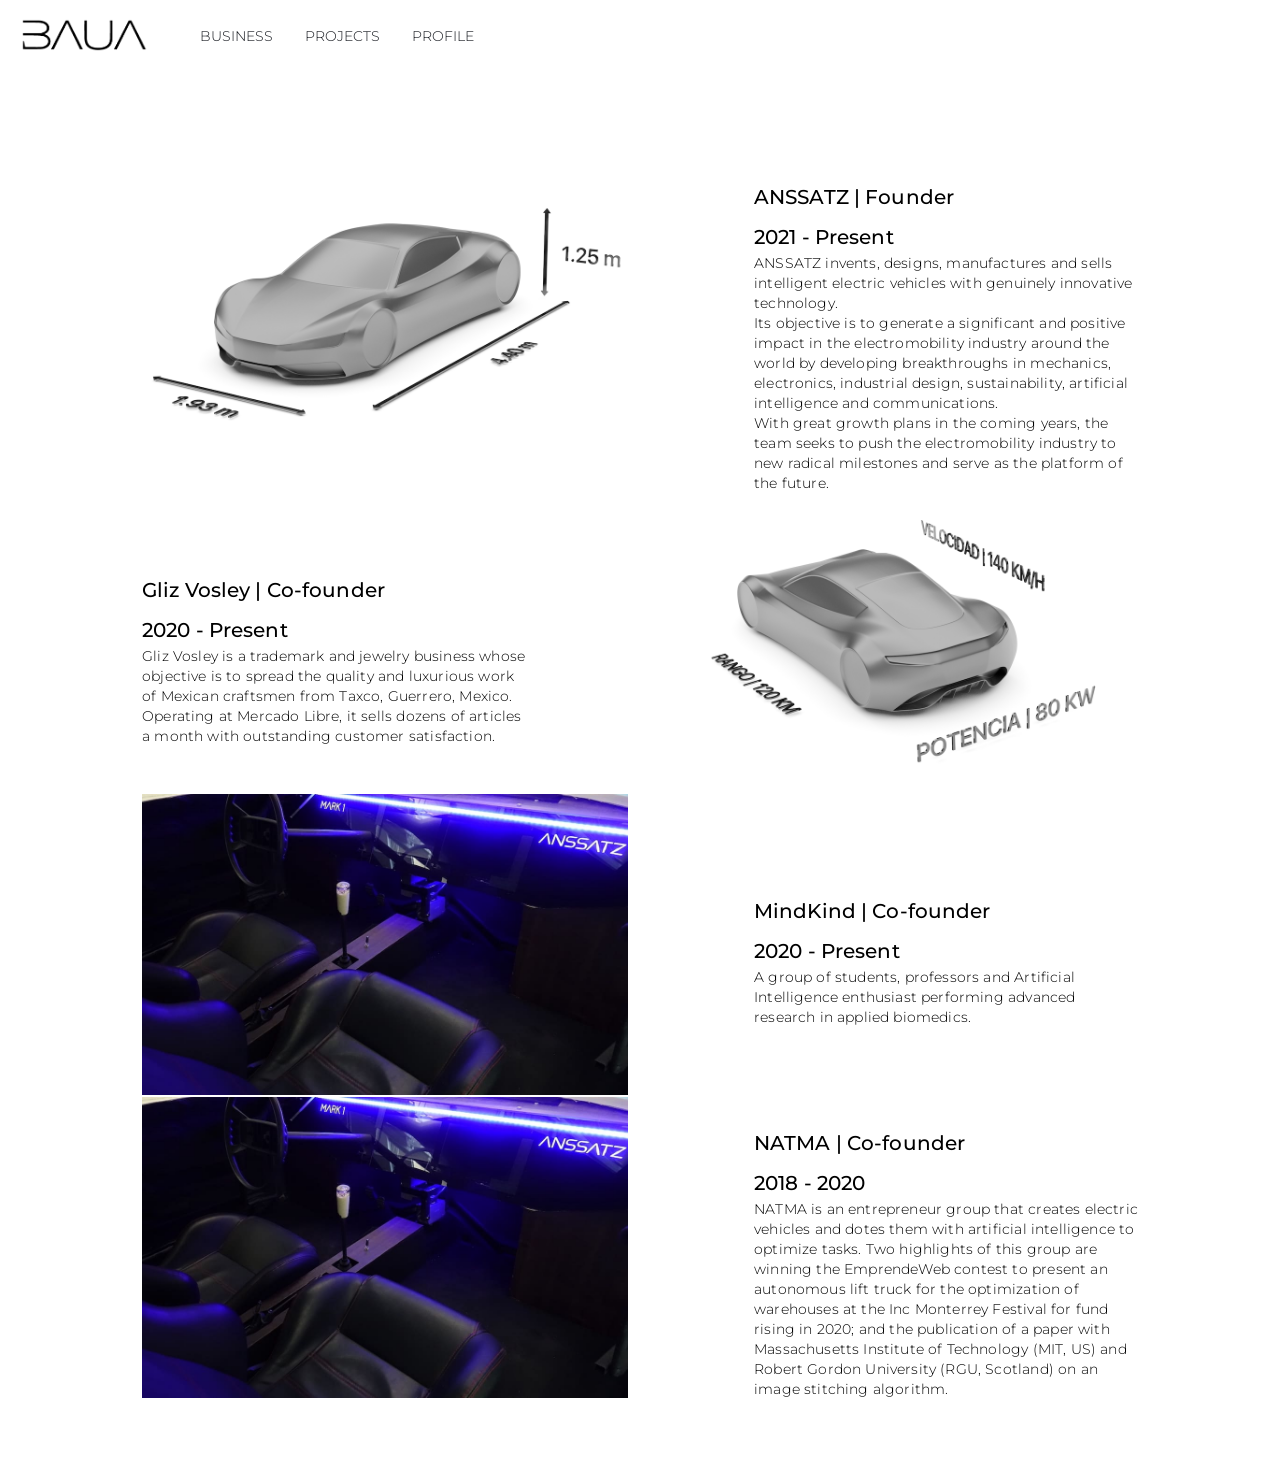
==== commit 90dc3e19: "Added MindKind" ====
--- a/business.html
+++ b/business.html
@@ -33,13 +33,6 @@
                         <span>Projects</span>
                     </a>
                 </li>
-                <!--
-                <li>
-                    <a href="/news" class="anchor-no-decoration main-navigation-link">
-                        <span>Noticias</span>
-                    </a>
-                </li>
-                -->
                 <li>
                     <a href="/profile" class="anchor-no-decoration main-navigation-link">
                         <span>Profile</span>
@@ -68,13 +61,6 @@
                     <span>Projects</span>
                 </a>
             </li>
-            <!--
-            <li class="side-menu-link-nav">
-                <a href="/news" class="anchor-no-decoration">
-                    <span>Noticias</span>
-                </a>
-            </li>
-            -->
             <li class="side-menu-link-nav">
                 <a href="/profile" class="anchor-no-decoration">
                     <span>Profile</span>
@@ -132,6 +118,16 @@
                 <img class="model-showcase-main-image" src="./images/mark-interior-tech.jpg" alt="Mark I interior tech">
             </div>
             <div class="model-showcase-aside">
+                <h4 class="h6 color-inherit">MindKind | Co-founder</h4>
+                <h5 class="h6 color-inherit">2020 - Present</h5>
+                <p class="body2 color-inherit">A group of students, professors and Artificial Intelligence enthusiast performing advanced research in applied biomedics.</p>
+            </div>
+        </div>
+        <div class="model-showcase-item">
+            <div class="model-showcase-main">
+                <img class="model-showcase-main-image" src="./images/mark-interior-tech.jpg" alt="Mark I interior tech">
+            </div>
+            <div class="model-showcase-aside">
                 <h4 class="h6 color-inherit">NATMA | Co-founder</h4>
                 <h5 class="h6 color-inherit">2018 - 2020</h5>
                 <p class="body2 color-inherit">NATMA is an entrepreneur group that creates electric vehicles and dotes them with artificial intelligence to optimize tasks. Two highlights of this group are winning the EmprendeWeb contest to present an autonomous lift truck for the optimization of warehouses at the Inc Monterrey Festival for fund rising in 2020; and the publication of a paper with Massachusetts Institute of Technology (MIT, US) and Robert Gordon University (RGU, Scotland) on an image stitching algorithm.</p>
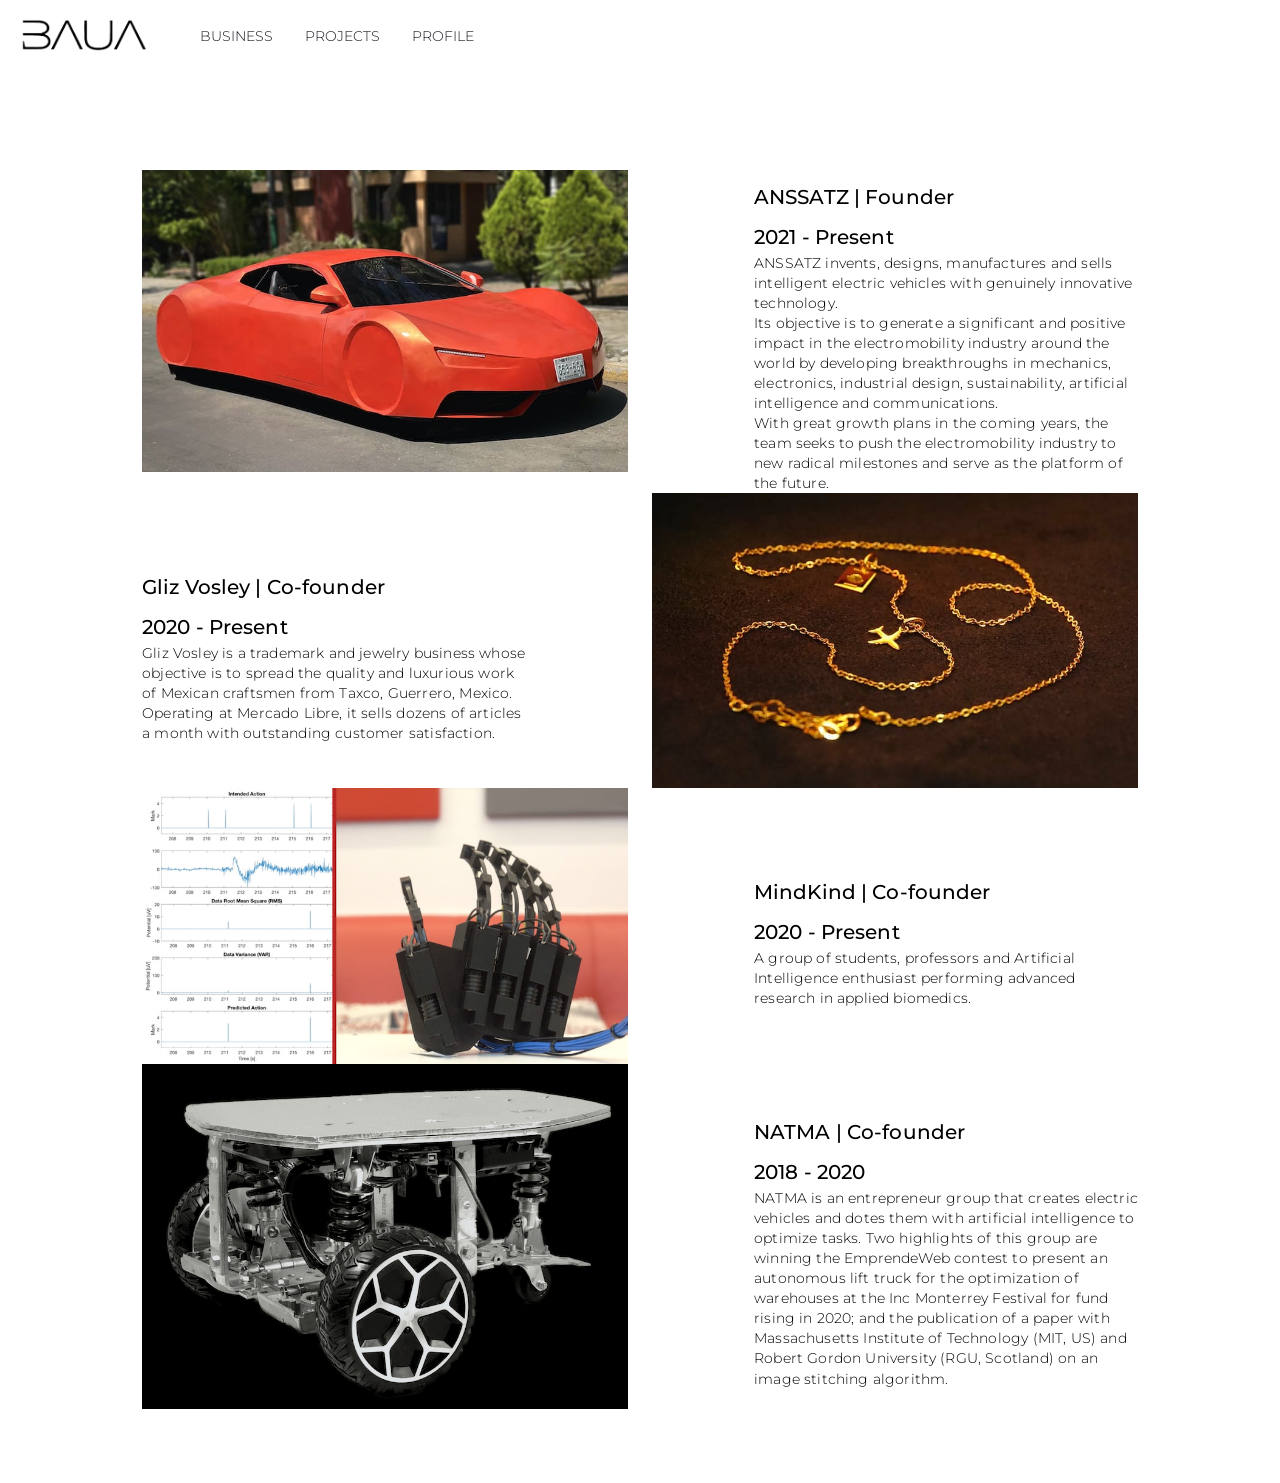
==== commit 8bbbe60e: "Updated Business images" ====
--- a/business.html
+++ b/business.html
@@ -93,7 +93,7 @@
     <section class="model-showcase-container">
         <div class="model-showcase-item">
             <div class="model-showcase-main">
-                <img class="model-showcase-main-image" src="./images/dimensions.png" alt="Mark I dimensions">
+                <img class="model-showcase-main-image" src="./images/anssatz.jpg" alt="ANSSATZ">
             </div>
             <div class="model-showcase-aside">
                 <h4 class="h6 color-inherit">ANSSATZ | Founder</h4>
@@ -105,7 +105,7 @@
         </div>
         <div class="model-showcase-item-reverse">
             <div class="model-showcase-main">
-                <img class="model-showcase-main-image" src="./images/specs.jpg" alt="Mark I specs">
+                <img class="model-showcase-main-image" src="./images/gliz_vosley.jpg" alt="Gliz Vosley">
             </div>
             <div class="model-showcase-aside">
                 <h4 class="h6 color-inherit">Gliz Vosley | Co-founder</h4>
@@ -115,7 +115,7 @@
         </div>
         <div class="model-showcase-item">
             <div class="model-showcase-main">
-                <img class="model-showcase-main-image" src="./images/mark-interior-tech.jpg" alt="Mark I interior tech">
+                <img class="model-showcase-main-image" src="./images/mindkind.jpg" alt="MindKind">
             </div>
             <div class="model-showcase-aside">
                 <h4 class="h6 color-inherit">MindKind | Co-founder</h4>
@@ -125,7 +125,7 @@
         </div>
         <div class="model-showcase-item">
             <div class="model-showcase-main">
-                <img class="model-showcase-main-image" src="./images/mark-interior-tech.jpg" alt="Mark I interior tech">
+                <img class="model-showcase-main-image" src="./images/natma.jpg" alt="NATMA">
             </div>
             <div class="model-showcase-aside">
                 <h4 class="h6 color-inherit">NATMA | Co-founder</h4>
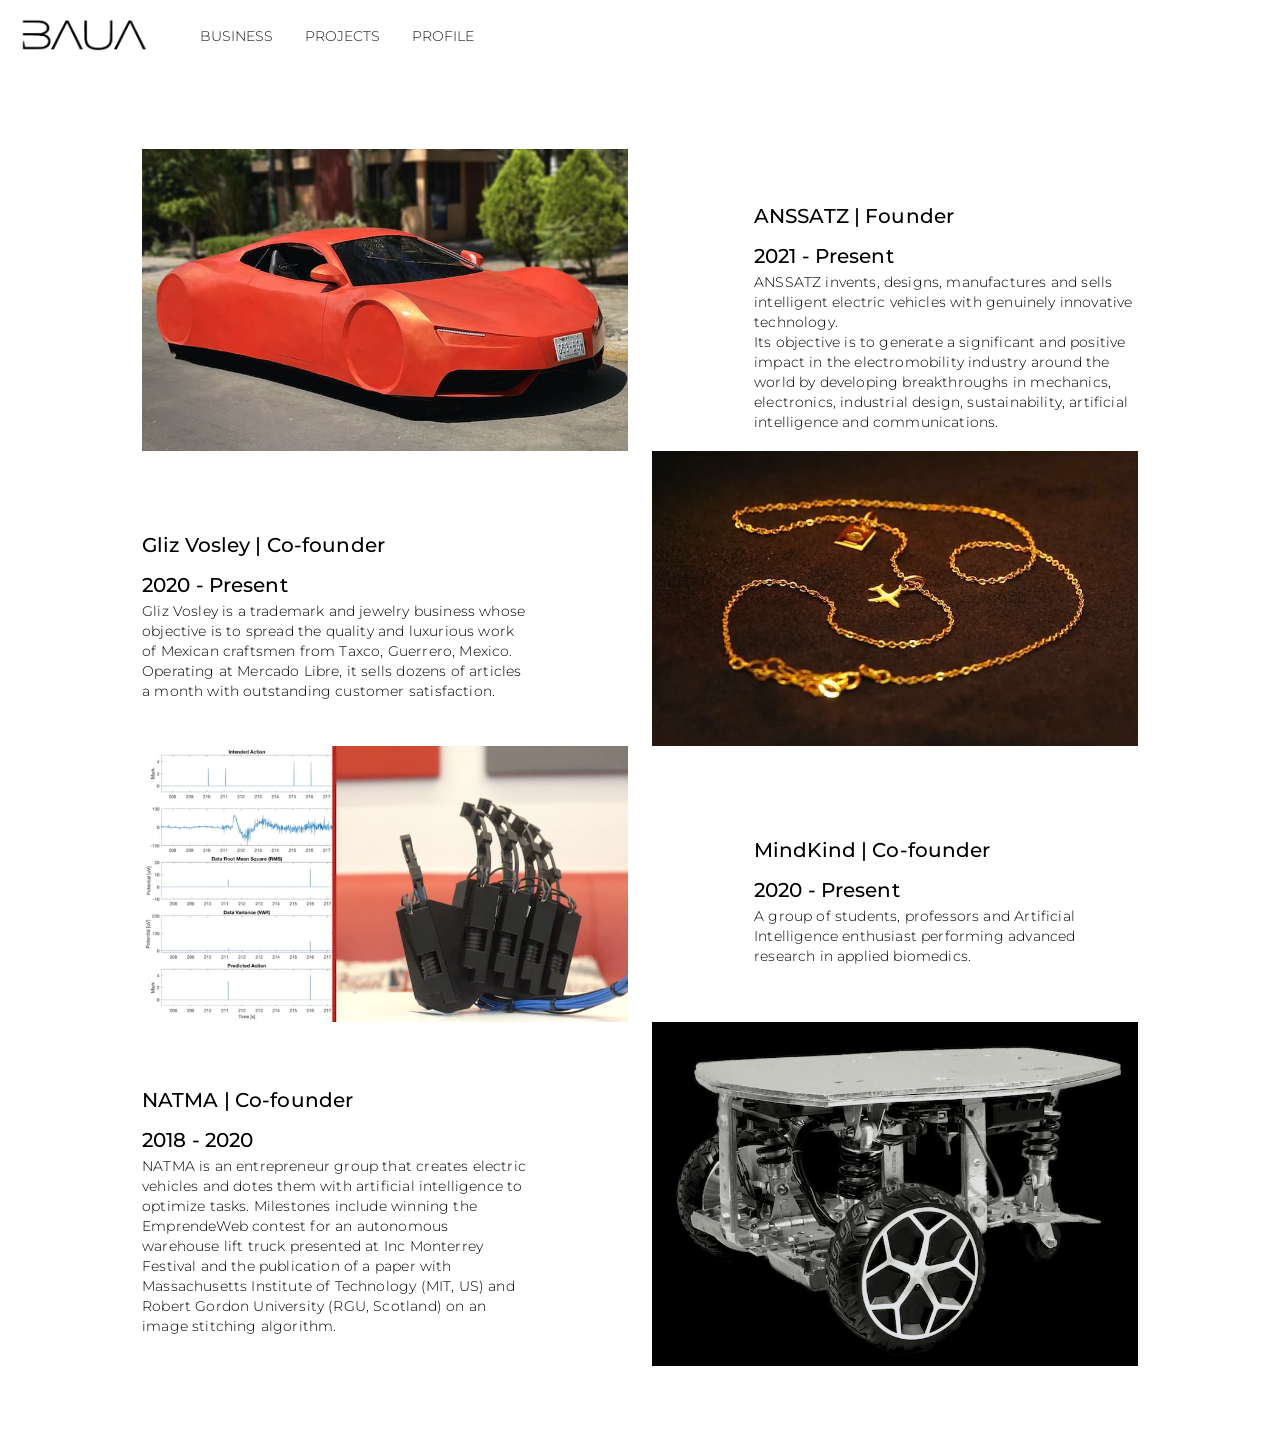
==== commit d4677af4: "Update business.html" ====
--- a/business.html
+++ b/business.html
@@ -100,7 +100,6 @@
                 <h5 class="h6 color-inherit">2021 - Present</h5>
                 <p class="body2 color-inherit">ANSSATZ invents, designs, manufactures and sells intelligent electric vehicles with genuinely innovative technology.</p>
                 <p class="body2 color-inherit">Its objective is to generate a significant and positive impact in the electromobility industry around the world by developing breakthroughs in mechanics, electronics, industrial design, sustainability, artificial intelligence and communications.</p>
-                <p class="body2 color-inherit">With great growth plans in the coming years, the team seeks to push the electromobility industry to new radical milestones and serve as the platform of the future.</p>
             </div>
         </div>
         <div class="model-showcase-item-reverse">
@@ -123,14 +122,14 @@
                 <p class="body2 color-inherit">A group of students, professors and Artificial Intelligence enthusiast performing advanced research in applied biomedics.</p>
             </div>
         </div>
-        <div class="model-showcase-item">
+        <div class="model-showcase-item-reverse">
             <div class="model-showcase-main">
                 <img class="model-showcase-main-image" src="./images/natma.jpg" alt="NATMA">
             </div>
             <div class="model-showcase-aside">
                 <h4 class="h6 color-inherit">NATMA | Co-founder</h4>
                 <h5 class="h6 color-inherit">2018 - 2020</h5>
-                <p class="body2 color-inherit">NATMA is an entrepreneur group that creates electric vehicles and dotes them with artificial intelligence to optimize tasks. Two highlights of this group are winning the EmprendeWeb contest to present an autonomous lift truck for the optimization of warehouses at the Inc Monterrey Festival for fund rising in 2020; and the publication of a paper with Massachusetts Institute of Technology (MIT, US) and Robert Gordon University (RGU, Scotland) on an image stitching algorithm.</p>
+                <p class="body2 color-inherit">NATMA is an entrepreneur group that creates electric vehicles and dotes them with artificial intelligence to optimize tasks. Milestones include winning the EmprendeWeb contest for an autonomous warehouse lift truck presented at Inc Monterrey Festival and the publication of a paper with Massachusetts Institute of Technology (MIT, US) and Robert Gordon University (RGU, Scotland) on an image stitching algorithm.</p>
             </div>
         </div>
     </section>
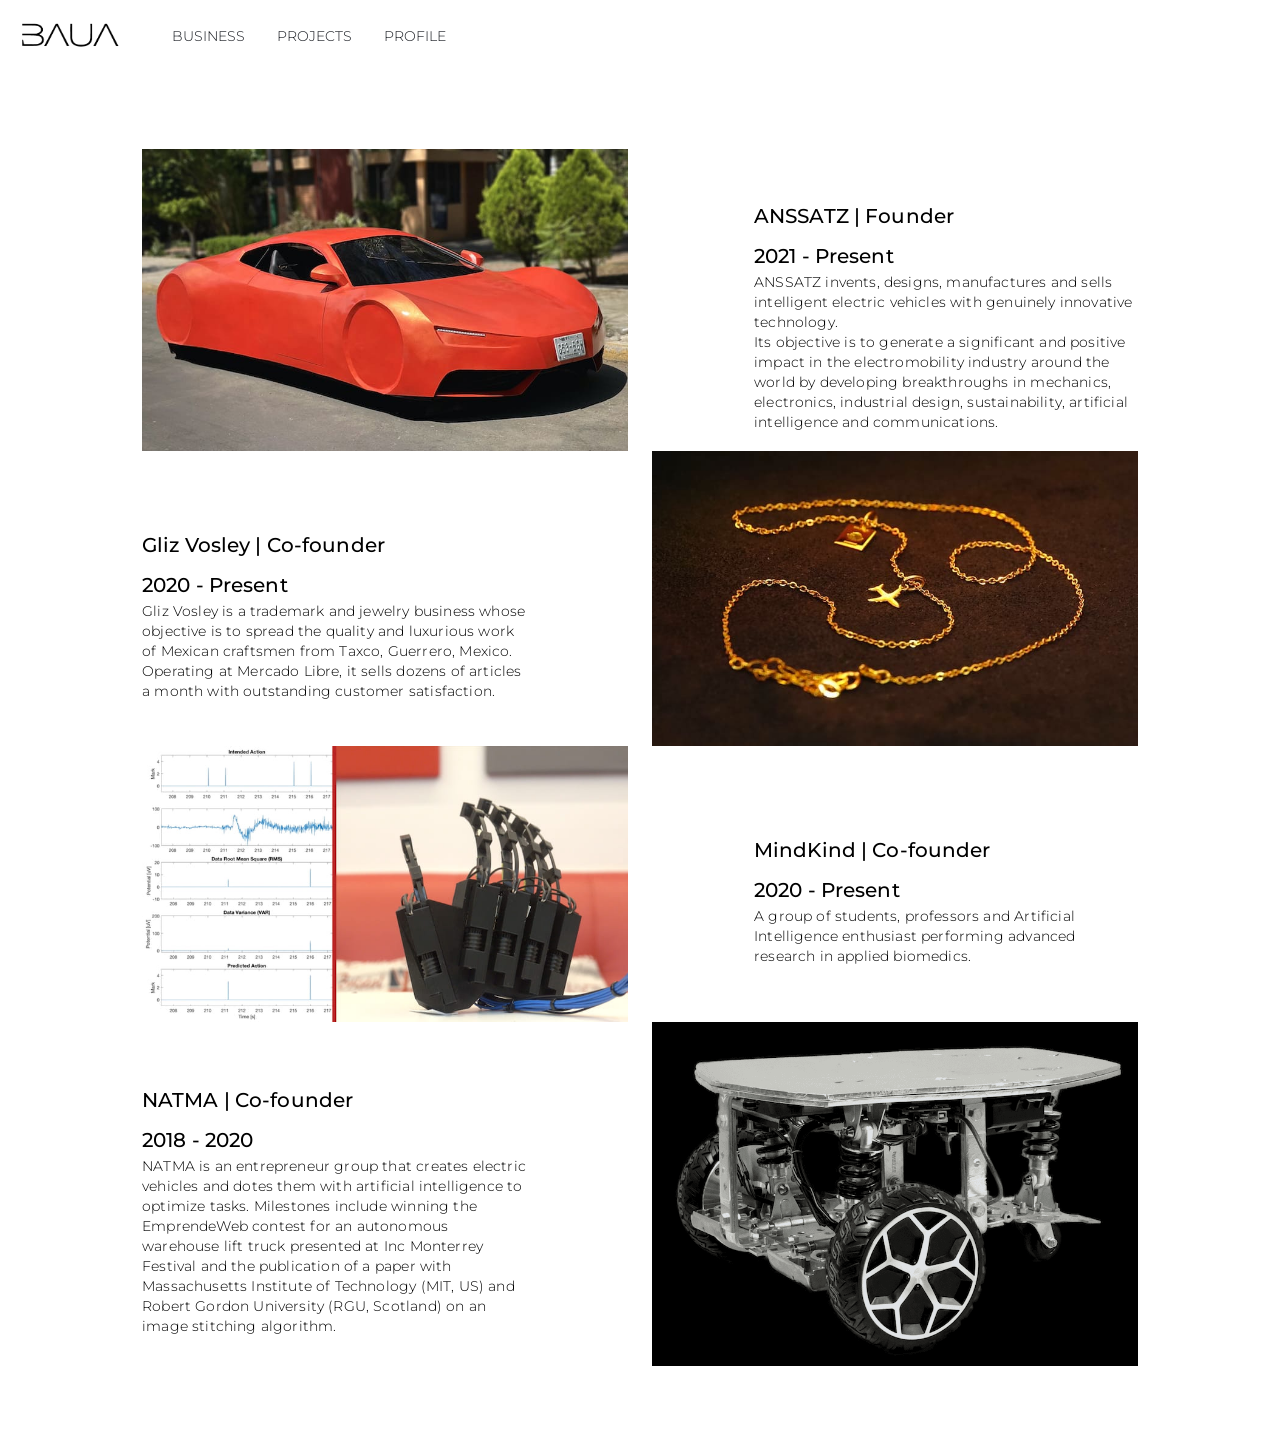
==== commit dd976d4a: "small fixes" ====
--- a/business.html
+++ b/business.html
@@ -4,7 +4,7 @@
     <meta charset="UTF-8">
     <meta http-equiv="X-UA-Compatible" content="IE=edge">
     <meta name="viewport" content="width=device-width, initial-scale=1.0">
-    <title>Bernardo Urriza | Projects</title>
+    <title>Business | Bernardo Urriza</title>
     <link rel="apple-touch-icon" sizes="180x180" href="./icons/apple-touch-icon.png">
     <link rel="icon" type="image/png" sizes="32x32" href="./icons/favicon-32x32.png">
     <link rel="icon" type="image/png" sizes="16x16" href="./icons/favicon-16x16.png">
@@ -19,7 +19,7 @@
         <nav class="main-navigation transparent main-navigation--absolute">
             <div class="navigation-logo">
                 <a href="/" class="anchor-no-decoration">
-                    <img src="./icons/baua_logo.png" alt="BAUA" width="128" />
+                    <img src="./icons/baua_logo.png" alt="BAUA" width="100" />
                 </a>
             </div>
             <ul class="flex navigation-list-h">
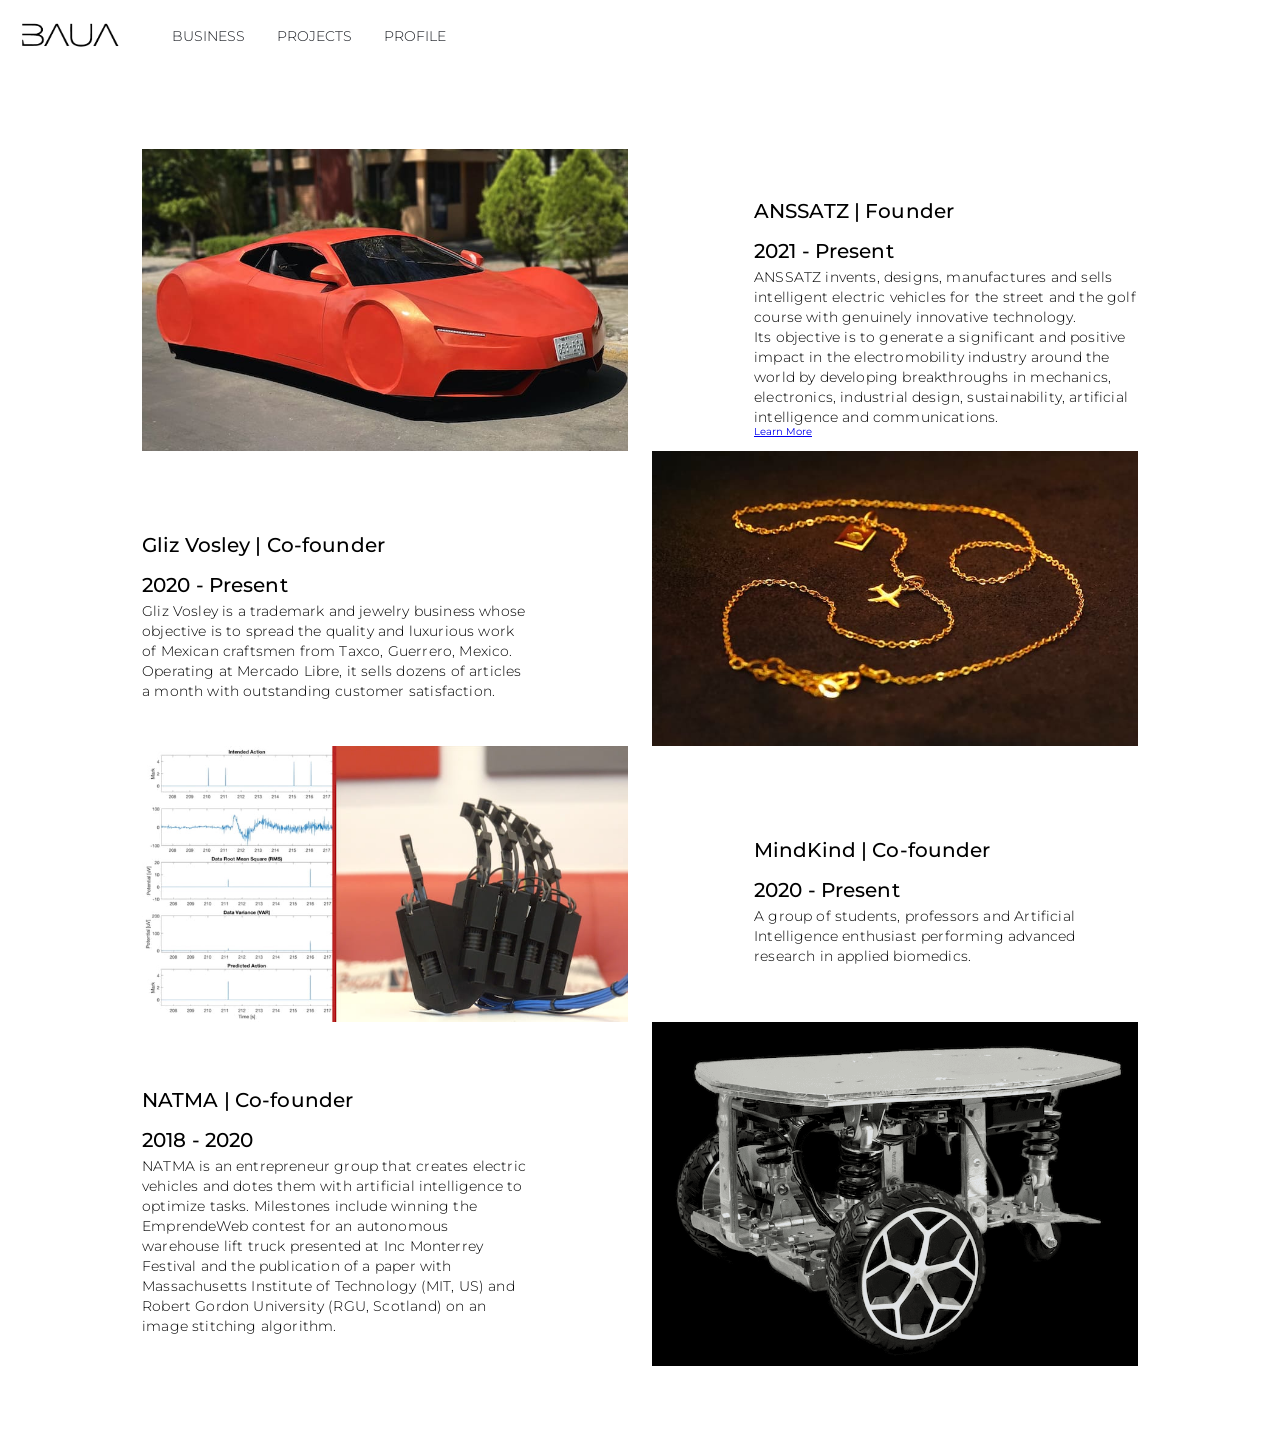
==== commit ff125871: "Small fixes" ====
--- a/business.html
+++ b/business.html
@@ -98,8 +98,9 @@
             <div class="model-showcase-aside">
                 <h4 class="h6 color-inherit">ANSSATZ | Founder</h4>
                 <h5 class="h6 color-inherit">2021 - Present</h5>
-                <p class="body2 color-inherit">ANSSATZ invents, designs, manufactures and sells intelligent electric vehicles with genuinely innovative technology.</p>
+                <p class="body2 color-inherit">ANSSATZ invents, designs, manufactures and sells intelligent electric vehicles for the street and the golf course with genuinely innovative technology.</p>
                 <p class="body2 color-inherit">Its objective is to generate a significant and positive impact in the electromobility industry around the world by developing breakthroughs in mechanics, electronics, industrial design, sustainability, artificial intelligence and communications.</p>
+                <a href="https://anssatz.com/">Learn More</a>
             </div>
         </div>
         <div class="model-showcase-item-reverse">
@@ -110,6 +111,7 @@
                 <h4 class="h6 color-inherit">Gliz Vosley | Co-founder</h4>
                 <h5 class="h6 color-inherit">2020 - Present</h5>
                 <p class="body2 color-inherit">Gliz Vosley is a trademark and jewelry business whose objective is to spread the quality and luxurious work of Mexican craftsmen from Taxco, Guerrero, Mexico. Operating at Mercado Libre, it sells dozens of articles a month with outstanding customer satisfaction.</p>
+                <!-- https://tienda.mercadolibre.com.mx/gliz-vosley -->
             </div>
         </div>
         <div class="model-showcase-item">
@@ -120,6 +122,7 @@
                 <h4 class="h6 color-inherit">MindKind | Co-founder</h4>
                 <h5 class="h6 color-inherit">2020 - Present</h5>
                 <p class="body2 color-inherit">A group of students, professors and Artificial Intelligence enthusiast performing advanced research in applied biomedics.</p>
+                <!-- https://www.linkedin.com/company/mindkindai/ -->
             </div>
         </div>
         <div class="model-showcase-item-reverse">
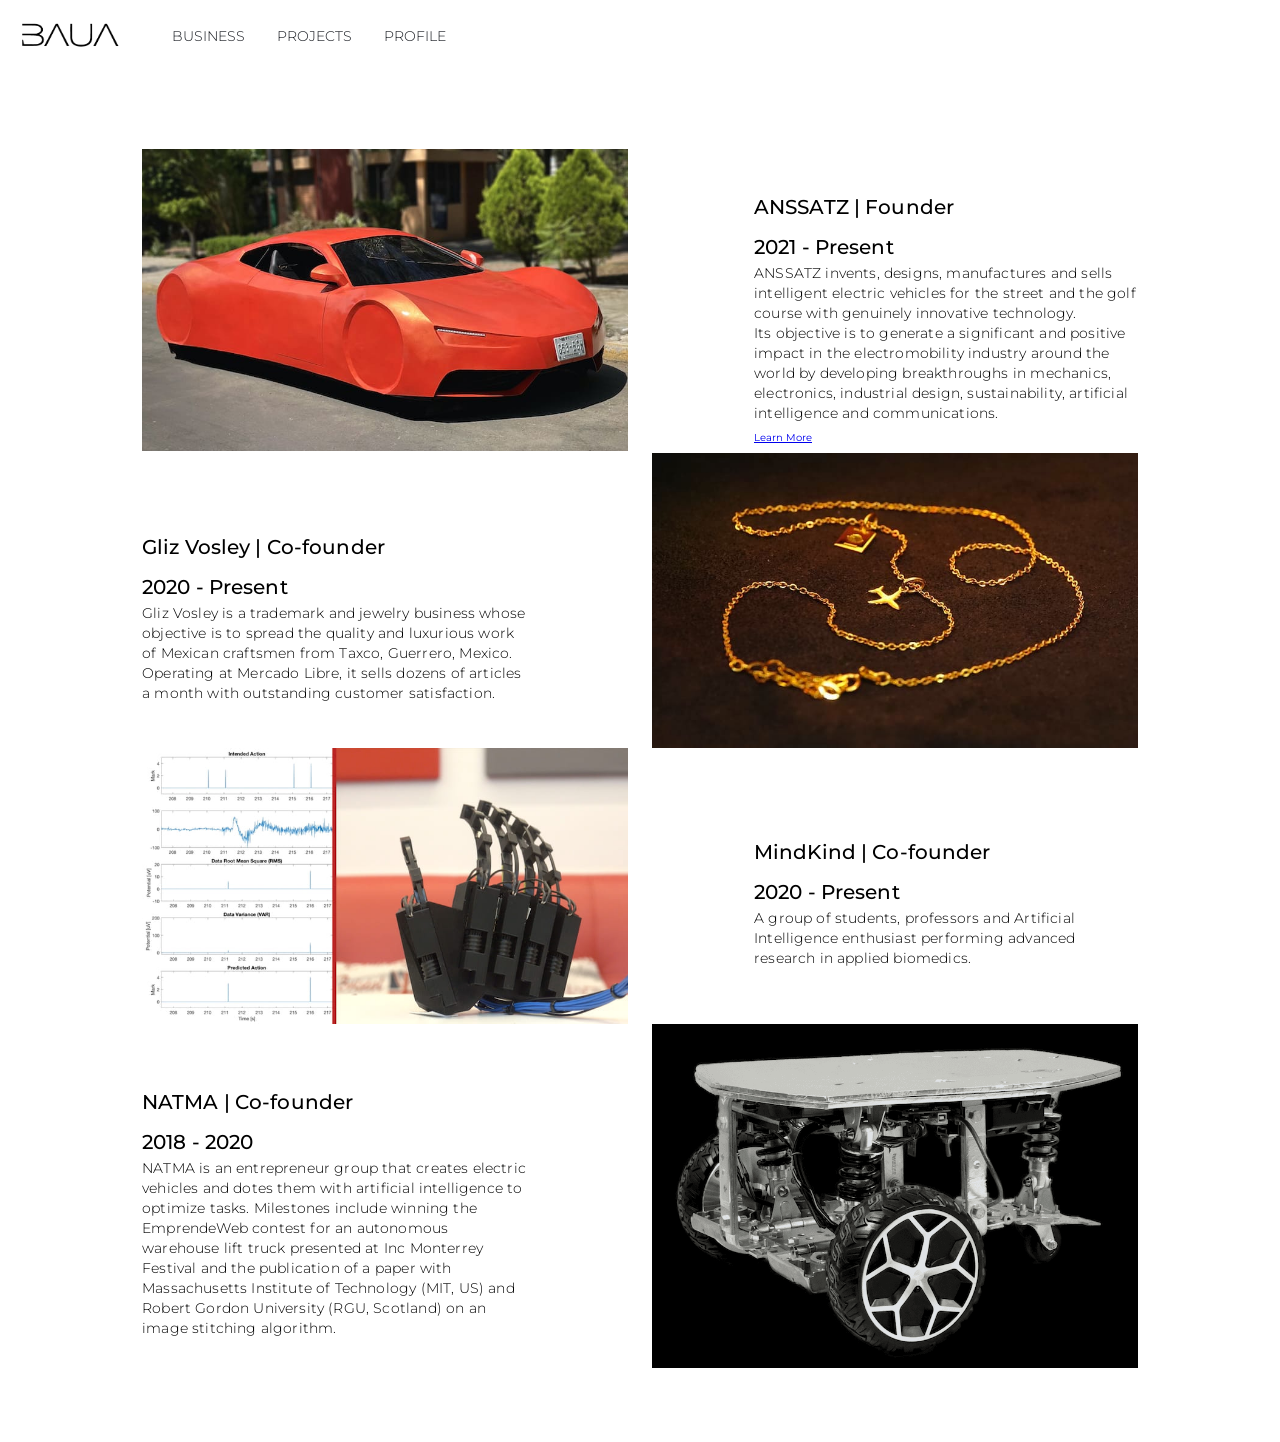
==== commit 146de277: "Links test" ====
--- a/business.html
+++ b/business.html
@@ -93,14 +93,15 @@
     <section class="model-showcase-container">
         <div class="model-showcase-item">
             <div class="model-showcase-main">
-                <img class="model-showcase-main-image" src="./images/anssatz.jpg" alt="ANSSATZ">
+                <a href="https://anssatz.com/"><img class="model-showcase-main-image" src="./images/anssatz.jpg" alt="ANSSATZ"></a>
             </div>
             <div class="model-showcase-aside">
                 <h4 class="h6 color-inherit">ANSSATZ | Founder</h4>
                 <h5 class="h6 color-inherit">2021 - Present</h5>
                 <p class="body2 color-inherit">ANSSATZ invents, designs, manufactures and sells intelligent electric vehicles for the street and the golf course with genuinely innovative technology.</p>
                 <p class="body2 color-inherit">Its objective is to generate a significant and positive impact in the electromobility industry around the world by developing breakthroughs in mechanics, electronics, industrial design, sustainability, artificial intelligence and communications.</p>
-                <a href="https://anssatz.com/">Learn More</a>
+                <br>
+                <p><a href="https://anssatz.com/">Learn More</a></p>
             </div>
         </div>
         <div class="model-showcase-item-reverse">
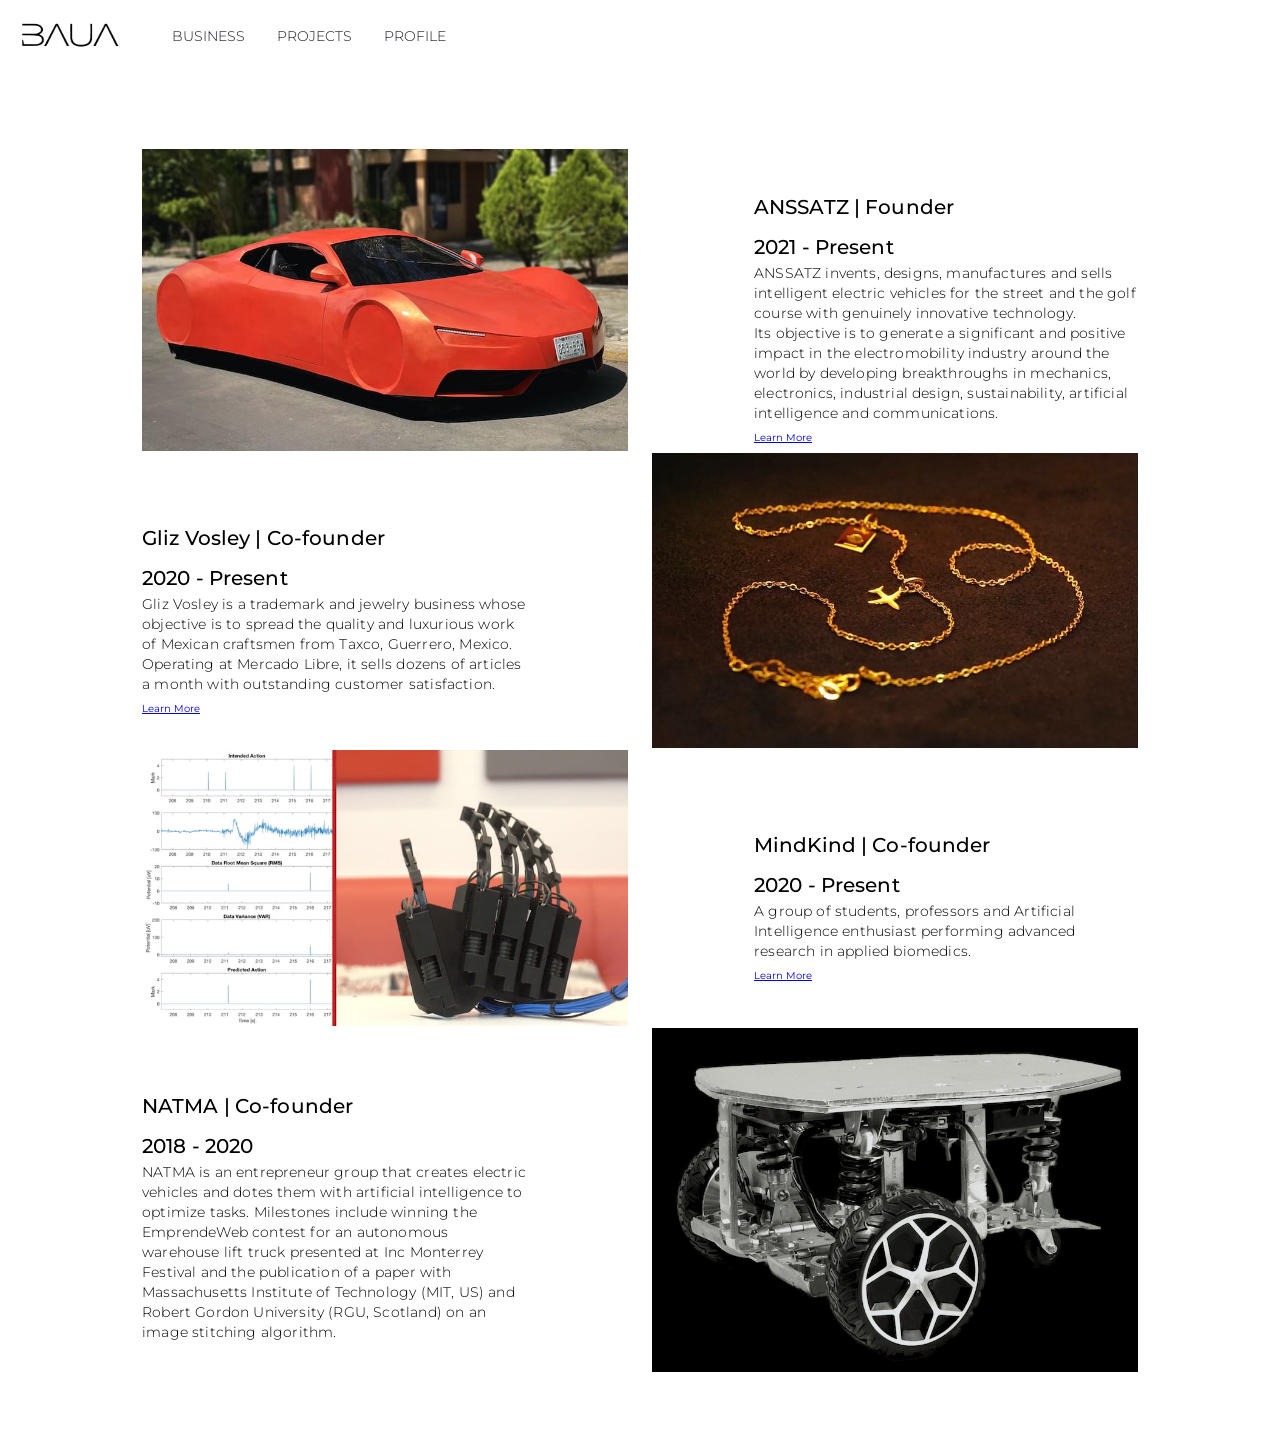
==== commit 0bfb2b63: "Added links throughout" ====
--- a/business.html
+++ b/business.html
@@ -106,24 +106,26 @@
         </div>
         <div class="model-showcase-item-reverse">
             <div class="model-showcase-main">
-                <img class="model-showcase-main-image" src="./images/gliz_vosley.jpg" alt="Gliz Vosley">
+                <a href="https://tienda.mercadolibre.com.mx/gliz-vosley"><img class="model-showcase-main-image" src="./images/gliz_vosley.jpg" alt="Gliz Vosley"></a>
             </div>
             <div class="model-showcase-aside">
                 <h4 class="h6 color-inherit">Gliz Vosley | Co-founder</h4>
                 <h5 class="h6 color-inherit">2020 - Present</h5>
                 <p class="body2 color-inherit">Gliz Vosley is a trademark and jewelry business whose objective is to spread the quality and luxurious work of Mexican craftsmen from Taxco, Guerrero, Mexico. Operating at Mercado Libre, it sells dozens of articles a month with outstanding customer satisfaction.</p>
-                <!-- https://tienda.mercadolibre.com.mx/gliz-vosley -->
+                <br>
+                <p><a href="https://tienda.mercadolibre.com.mx/gliz-vosley">Learn More</a></p>
             </div>
         </div>
         <div class="model-showcase-item">
             <div class="model-showcase-main">
-                <img class="model-showcase-main-image" src="./images/mindkind.jpg" alt="MindKind">
+                <a href="https://www.linkedin.com/company/mindkindai/"><img class="model-showcase-main-image" src="./images/mindkind.jpg" alt="MindKind"></a>
             </div>
             <div class="model-showcase-aside">
                 <h4 class="h6 color-inherit">MindKind | Co-founder</h4>
                 <h5 class="h6 color-inherit">2020 - Present</h5>
                 <p class="body2 color-inherit">A group of students, professors and Artificial Intelligence enthusiast performing advanced research in applied biomedics.</p>
-                <!-- https://www.linkedin.com/company/mindkindai/ -->
+                <br>
+                <p><a href="https://www.linkedin.com/company/mindkindai/">Learn More</a></p>
             </div>
         </div>
         <div class="model-showcase-item-reverse">
